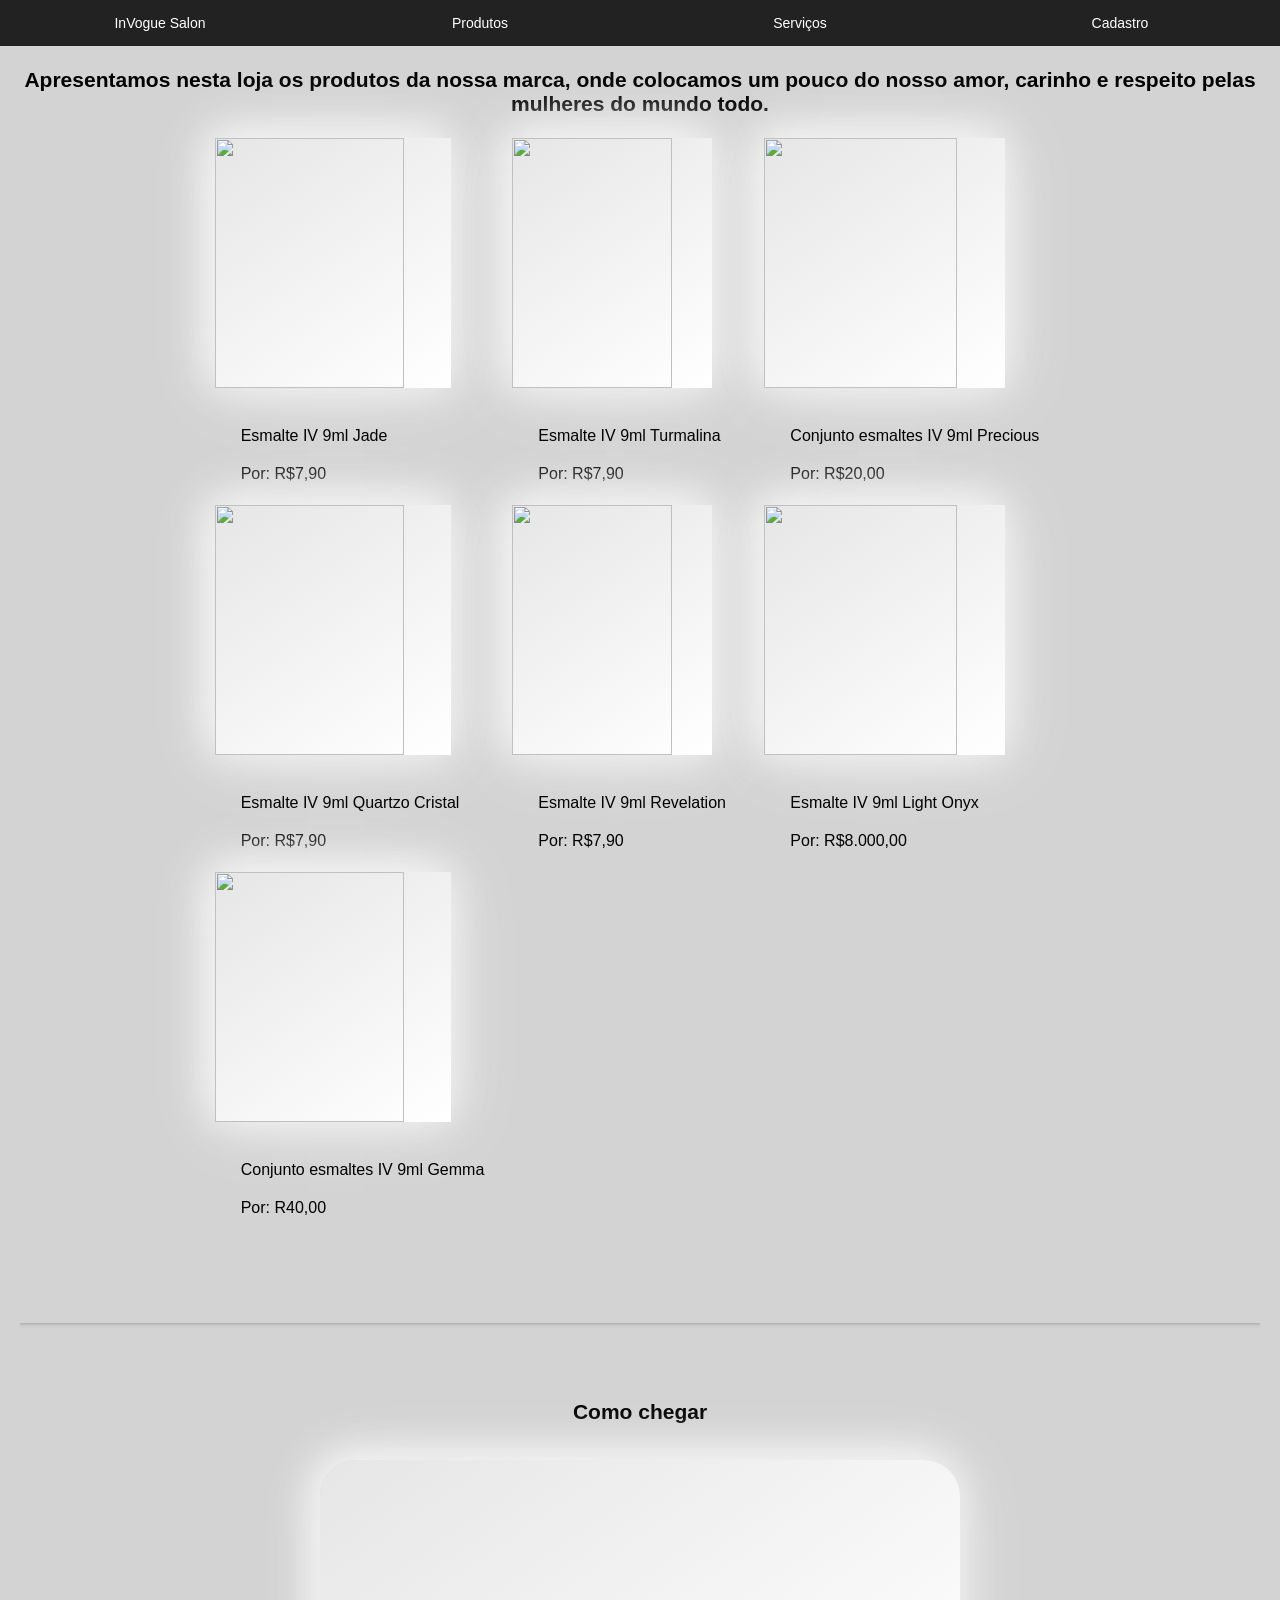
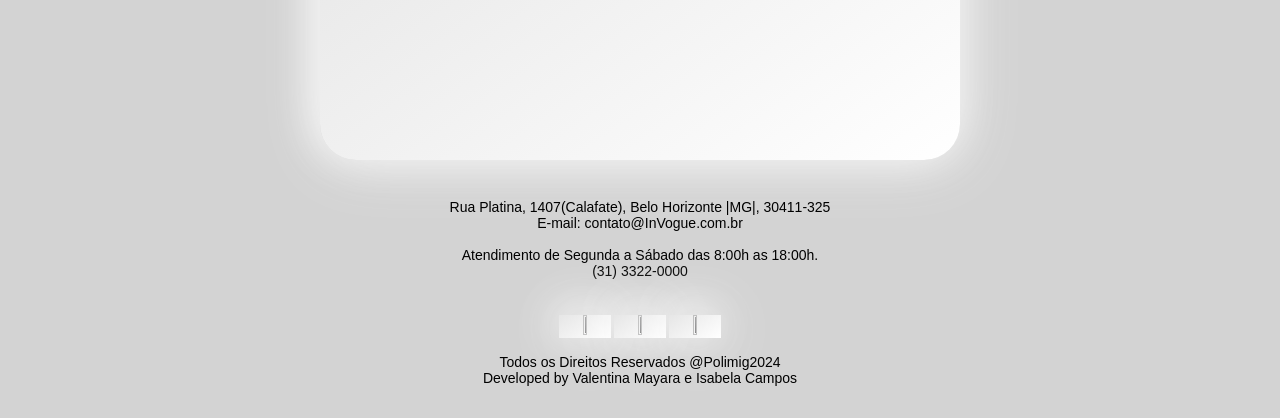
==== bebidas.html @ 06717856 "Add files via upload" ====
﻿<!DOCTYPE html> 
<html lang="pt-br">
<head>
<title>InVogue Salon</title>
<meta name="google-site-verification" content="all" /><!-- verifcação de serviço Google -->
<meta charset="UTF-8"/><!-- Codificação de Formatação -->
<meta name="author" content="Valentina e Isabela"/><!-- Autor do Site -->
<meta name="reply-to" content="isaval@gmail.com"/><!-- e-mail do Autor -->
<meta name="generator" content="Notepad++"/><!-- Programa em que o site foi programado -->
<meta name="description" content="Criação de um site Nail designer"/><!-- Descrição do site -->
<meta name="keywords" content="esmaltes,unhas,gel e nails designer"/><!-- Palavras-chave do site -->
<meta name="robots" content="all"/><!-- Gerenciar paginas para buscadores -->
<meta name="google" content="translate"/><!-- Tradução da página -->
<!-- largura e zoom -->
<meta name="viewport" content="width=device-width, initial-scale=1.0">  
<link rel="shortcut icon" href="logo.ico" type="image/x-icon"><!-- logo barra título -->
<link rel="stylesheet" href="estiloindex.css" /><!-- estilo das páginas html -->
</head>
<body>
<!-- Menu -->
<menu>
<input type="checkbox" id="bt_menu" />
<label for="bt_menu">&#9776;</label>
<nav class="menu">
<ul>    
<li><a href="index.html">InVogue Salon</a></li>
<li><a href="">Produtos</a>
<ul>
<li><a href="esmaltes.html">Esmaltes</a></li> 
<li><a href="Gels.html">Gels</a></li>
<li><a href="Kits.html">Kits</a></li> 
<li><a href="Canetahidratante.html">Caneta hidratante</a></li> 
<li><a href="lixa.html">Lixas</a></li> 
</ul>
</li>
<li><a href="">Serviços</a>
<ul>
<li><a href="alongamento.html">Alongamento</a></li>
<li><a href="maoepe.html">Mão e pé</a></li>

</ul>
</li>
<li><a href="cadastro.html">Cadastro</a></li>
</ul>	                                                                                                                                                                                                                                                                                                                                                                                                                     
</nav>
</menu>
<br />
<br />
<body>
<br />
<h2> <center> Apresentamos nesta loja os produtos da nossa marca, onde colocamos um pouco do nosso amor, carinho e respeito pelas mulheres do mundo todo. </center> </h2> 
<center>
<table>
<tr><!--1ª linha-->
<td>
<!--O elemento<figure>HTML representa conteudo autocontido, potencialmemte com uma legenda opicional, que é especificada usando<figcaption>-->
<figure>
<img class="img5" src="img/esmalte.png" height="250" width="250"/>
<figcaption><br />
<p> Esmalte IV 9ml Jade </p>
<p class="segundo"> Por: R$7,90</p> 
</figcaption>
</figure>
</td>
<td>
<figure>
<img class="img5" src="img/esmalte1.png" height="250" width="250"/>
<figcaption><br />
<p> Esmalte IV 9ml Turmalina</p>
<p class="segundo"> Por: R$7,90</p> 
</figcaption>
</figure></td>
<td>
<figure>
<img  class="img5" src="img/esmalte2.png" height="250" width="250"/>
<figcaption><br />
<p> Conjunto esmaltes IV 9ml Precious </p>
<p class="segundo"> Por: R$20,00</p> 
</figcaption>
</figure>
</td>
</tr>
<tr>
<td>
<figure>
<img class="img5" src="img/esmalte3.png"	height="250" width="250"/>
<figcaption><br />
<p> Esmalte IV 9ml Quartzo Cristal</p>
<p class="segundo"> Por: R$7,90</p> 
</figcaption>
</figure></td>
<td>
<figure>
<img class="img5" src="img/esmalte4.png" height="250" width="250"/>
<figcaption><br />
<p> Esmalte IV 9ml  Revelation</p>
<p class="segundo"> Por: R$7,90</p> 
</figcaption>
</figure></td>
<td>
<figure>
<img  class="img5" src="img/esmalte5.png" height="250" width="250"/>
<figcaption><br />
<p> Esmalte IV 9ml Light Onyx </p>
<p class="segundo"> Por: R$8.000,00</p> 
</figcaption>
</figure></td>
</tr>
<tr>
<td>
<figure>
<img class="img5"  src="img/esmalte6.png" height="250" width="250"/>
<figcaption><br />
<p> Conjunto esmaltes IV 9ml Gemma</p>
<p class="segundo"> Por: R40,00</p> 
</figcaption>
</figure></td>
</tr>
</table>
</center>

<br></br>
<footer id="rodape">
<center>
<hr />
<!--Menu Como chegar-->
<br></br>
<h2><b><center>Como chegar</center></b></h2>
<br />
<iframe src="https://www.google.com/maps/embed?pb=!1m18!1m12!1m3!1d3751.008565405886!2d-43.972563024987224!3d-19.9240438814631!2m3!1f0!2f0!3f0!3m2!1i1024!2i768!4f13.1!3m3!1m2!1s0xa69717285af0b9%3A0x87fa6e43164dc565!2sPolimig%20-%20Calafate!5e0!3m2!1spt-BR!2sbr!4v1715257423328!5m2!1spt-BR!2sbr" width="600" height="450" style="border:0;" allowfullscreen="" loading="lazy" referrerpolicy="no-referrer-when-downgrade"> width="70%" height="300" style="border:0;" allowfullscreen="" loading="lazy"></iframe>
<br />
<br />
<p><center>Rua Platina, 1407(Calafate), Belo Horizonte |MG|, 30411-325
<br />
E-mail: contato@InVogue.com.br<br /><br />
Atendimento de Segunda a Sábado das 8:00h as 18:00h.<br />
(31) 3322-0000</p><br />
<a href="https://www.facebook.com/"  target="_blank">
<img class="redes" src="Img/facebook.png" hspace="5" width="50px",height="50px"/></a>	
<a href="https://api.whatsapp.com/send?l=pt&amp;phone=5531999999999&text=&source=&data=">
<img class="redes" src="Img/wpp.png" hspace="5" width="50px",height="50px"/></a>	
<a href="https://www.instagram.com/"  target="_blank">
<img class="redes" src="img/insta.png" hspace="5" width="50px",height="50px"/></a>
<br /><br />							
Todos os Direitos Reservados @Polimig2024<br />
Developed by Valentina Mayara e Isabela Campos<br />
<br /><br>
</center>								
</footer>
</body>
</html>
---- estiloindex.css ----
/*Estilizando a fonte do texto e a página*/
body
{
width:100%;
height:100%;
font-family:arial;
font-size:14px;	
background-color:#D3D3D3;/*Tom de cinza*/
scrol-behavior:smooth;
/*smooth
A caixa de scroll rola de forma suave usando uma função de temporização definida pelo usuário em um período de tempo.*/
}

/*Resetando os valores de espaçamento*/
*{margin: 0;
padding: 0;}

/*Estilizando os títulos*/
h1, h2, h3, h4, h5, h6
{margin:20px;}

/*Estilizando o hr*/
hr
{margin:20px;
height: 5px;
border: 0;
box-shadow: 0 5px 5px -5px #8c8c8c inset;}


/*Estilizando os parágrafos*/
p
{font-family:arial;
font-size:16px;
margin:20px;
text-align:justify;
padding-left:6px;
padding-right:6px;
color:#000000;}
p.p1{ font-family:arial;
   font-size:16px;
   color:black;
   text-align:justify;
   margin-left:10px;}

 ul,li.alinhamento{list-style: none;
			display: flex;
justify-content: space-around;}
li.maope{margin-left:2%;}

figcaption.nome{
	font-size:13px;
float: left;
margin-left:-73%;
margin-top:-10%;
}
figcaption.nome1{
	font-size:13px;
float: right;
margin-right:-65%;
margin-top:-10%;
}

/*Banner*/
.banner/*Responsivo*/
{width:100%;
height:600px;
margin-top:1%;}

/*Estilizando os formulários*/
form, fieldset
{font-family:arial;
padding-left:15px;
font-size:16px;
margin:auto;
text-align:justify;
margin-left:15px;
margin-right:0px;
margin-bottom:5px;
color:#000000;}

/*Estilizando a caixa de texto*/
textarea
{font-family:arial;
font-size:16px;
margin:auto;
text-align:justify;
margin-left:0px;
margin-right:0px;
margin-bottom:5px;
color:#000000;}

/*Imagens*/
img
{width:30%;
max-height:40%;
background: linear-gradient(145deg, #e6e6e6, #ffffff);
box-shadow:  2px 2px 60px #ededed,
-5px -5px 40px #ffffff;}
img.img2{width:10%;
max-height:20%;
box-shadow:  2px 2px 60px #ededed,
-5px -5px 40px #ffffff;}
img.imagemlogo{width:40%;
height:50%;
float: left;
margin-top:0%;
}
img.img5{width:80%}
img.img6{float: left;
width:15%;
height:10%;}
img.img7{float:left;}
img.img8{float:right;}
img.img9{float:center;}


/*Google Maps*/
iframe
{width:50%;
height:300px;
border-radius: 36px;
background: linear-gradient(145deg, #e6e6e6, #ffffff);
box-shadow:  2px 2px 60px #ededed,
-5px -5px 40px #ffffff;}

/*Tamanho dos ícones de redes sociais*/
.redes
{width:4%;
height:6%;}


/*Rodapé*/
footer{
color: #0000000;
padding-top: 2rem;
}

/*MENU*/
/*Estilizando a nav da classe menu, com resolução acima de 800 px*/
.menu {
width:100%;
height: 25px;
background-color: #FFC0CB;
font-family: Arial;
margin-top:0%;
position:fixed;}

/*Estilizando as listas*/
.menu ul {
width:100%;
list-style: none;
position: relative;}

/*Estilizando a largura de cada item da lista principal do menu*/
.menu ul li {
text-align: center;
width: 25%;
float: left;}

/*Fazendo com que ao clicar no submenu ele não feche sozinho*/
.menu li:hover ul, .menu li.over ul{
display:block;}

/*Links do menu e submenu*/
.menu a {
padding: 15px;
display: block;
text-decoration: none;
text-align: center;
background-color: #222;
color: #fff;}

/*Inicialmente o submenu deve ficar escondido*/
.menu ul ul {
position: absolute;
visibility: hidden;}

/*Ao clicar com o mouse*/
.menu ul li:hover ul {
visibility: visible;}

/*Ao clicar com o mouse*/
.menu a:hover {
background-color: #f4f4f4;
color: #555;}

.menu ul ul li {
float: none;
border-bottom: solid 1px #ccc;}

/*Cor do submenu*/
.menu ul ul li a {
background-color: #FF1493;}

/*Criando o label*/
label[for="bt_menu"]{
padding:20px;
padding-top:2px;
background-color:#222;
color:#fff;
font-family:Arial;
text-align:center;
font-size:30px;
cursor:pointer;
height:20px;}

#bt_menu{
display:none;}

label[for="bt_menu"]{
display:none;}

/*Deixando o Menu Responsivo - Menu com resolução abaixo de 800 px*/
@media(max-width: 800px){
label[for="bt_menu"] {
display: block;}

#bt_menu:checked ~ .menu{
margin-left:0;}

.menu{
margin-top: 5px;
margin-left:100%;
background-color: #222;}

.menu a {
padding:1%;
margin:0;
text-decoration: none;
text-align: center;
background-color: #222;
color: #fff;}

.menu ul li {
width: 100%;
float: none;}

.menu ul ul {
position: static;
overflow: hidden;
max-height: 0;}

.menu ul li:hover ul {
height: auto;
max-height: 200px;}

/*Fazendo com que ao clicar no submenu ele não feche sozinho*/
.menu li:hover ul, .menu li.over ul{
display:block;}

/*Tamanho dos ícones de redes sociais*/
.redes/*Responsivo*/
{width:7%;
height:9%;}

/*Google Maps*/
iframe/*Responsivo*/
{width:80%;
height:300px;
border-radius: 36px;
background: linear-gradient(145deg, #e6e6e6, #ffffff);
box-shadow:  2px 2px 60px #ededed,
-5px -5px 40px #ffffff;}

/*Imagens*/
img/*Responsivo*/
{width:32%;
max-height:40%;
border-radius: 26px;
background: linear-gradient(145deg, #e6e6e6, #ffffff);
box-shadow:  2px 2px 60px #ededed,
-5px -5px 40px #ffffff;}
}
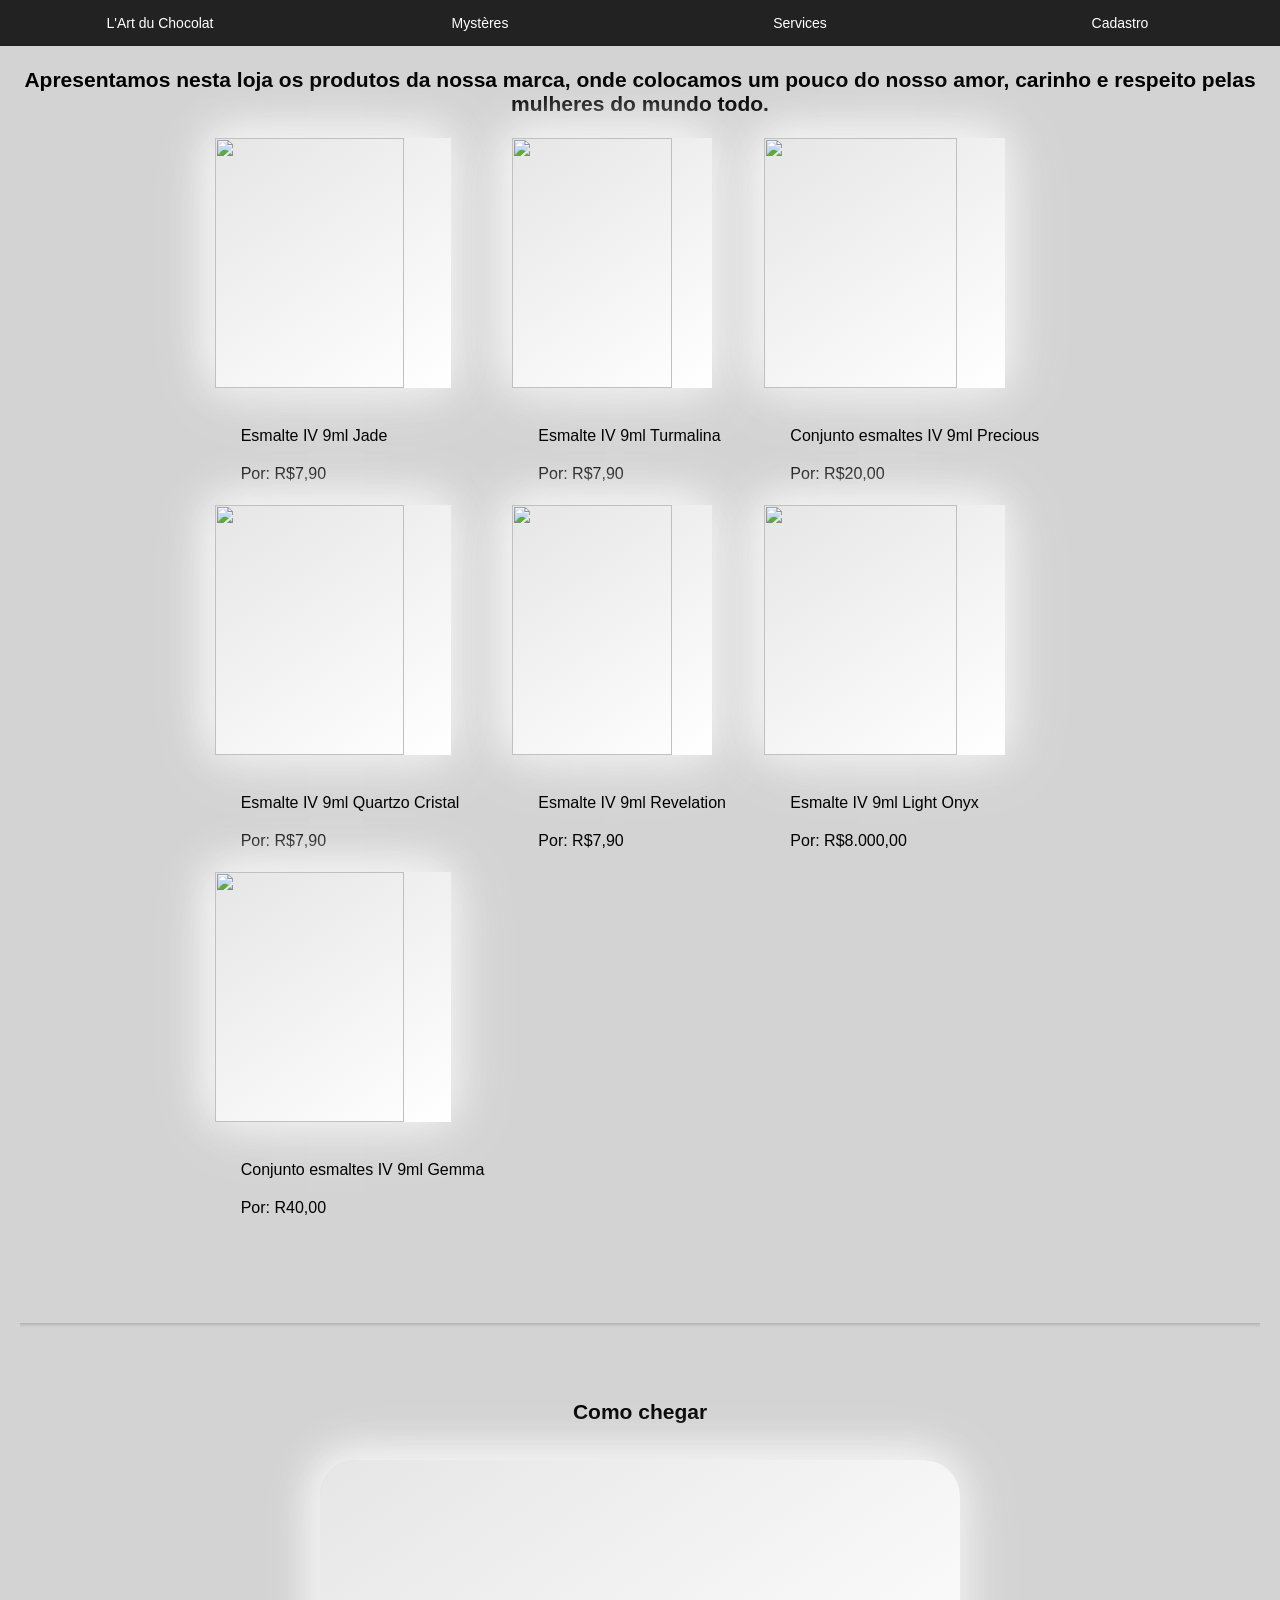
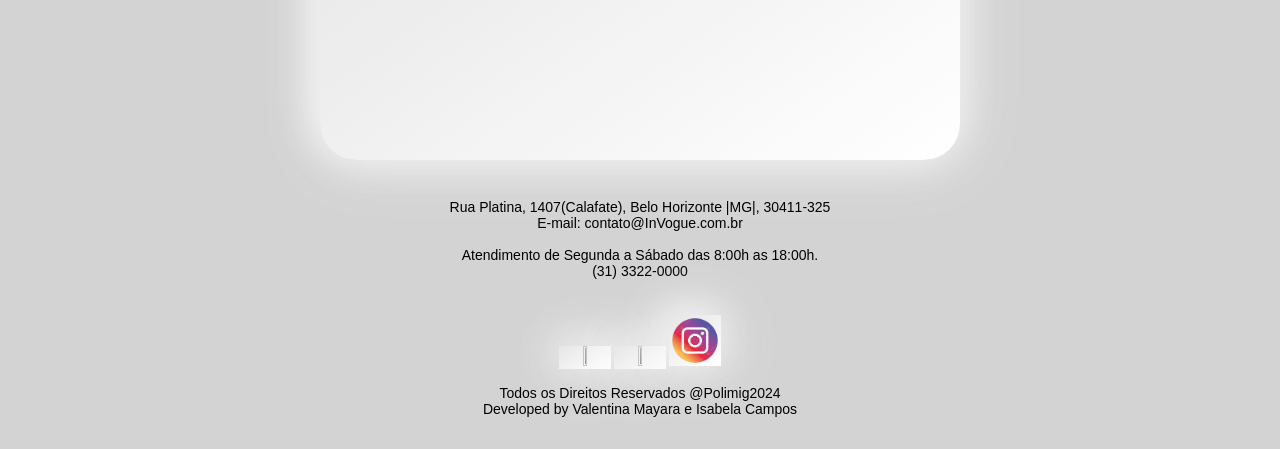
==== commit 0d228af3: "atualizacao" ====
--- a/bebidas.html
+++ b/bebidas.html
@@ -1,7 +1,7 @@
 ﻿<!DOCTYPE html> 
 <html lang="pt-br">
 <head>
-<title>InVogue Salon</title>
+<title>L'Art du Chocolat</title>
 <meta name="google-site-verification" content="all" /><!-- verifcação de serviço Google -->
 <meta charset="UTF-8"/><!-- Codificação de Formatação -->
 <meta name="author" content="Valentina e Isabela"/><!-- Autor do Site -->
@@ -23,25 +23,23 @@
 <label for="bt_menu">&#9776;</label>
 <nav class="menu">
 <ul>    
-<li><a href="index.html">InVogue Salon</a></li>
-<li><a href="">Produtos</a>
+<li><a href="index.html">L'Art du Chocolat</a></li>
+<li><a href="">Mystères</a>
 <ul>
-<li><a href="esmaltes.html">Esmaltes</a></li> 
-<li><a href="Gels.html">Gels</a></li>
-<li><a href="Kits.html">Kits</a></li> 
-<li><a href="Canetahidratante.html">Caneta hidratante</a></li> 
-<li><a href="lixa.html">Lixas</a></li> 
+<li><a href="barra.html">Barra de Chocolate Artesanal</a></li> 
+<li><a href="trufa.html">Trufa Gourmet</a></li>
+<li><a href="bebidas.html">Bebidas</a></li> 
+<li><a href="kits.html">Kits</a></li> 
 </ul>
 </li>
-<li><a href="">Serviços</a>
+<li><a href="">Services </a>
 <ul>
-<li><a href="alongamento.html">Alongamento</a></li>
-<li><a href="maoepe.html">Mão e pé</a></li>
-
+<li><a href="retirada.html">Retirada na loja </a></li>
+<li><a href="fastfood.html">Fast Food</a></li>
 </ul>
 </li>
 <li><a href="cadastro.html">Cadastro</a></li>
-</ul>	                                                                                                                                                                                                                                                                                                                                                                                                                     
+</ul>                                                                    
 </nav>
 </menu>
 <br />
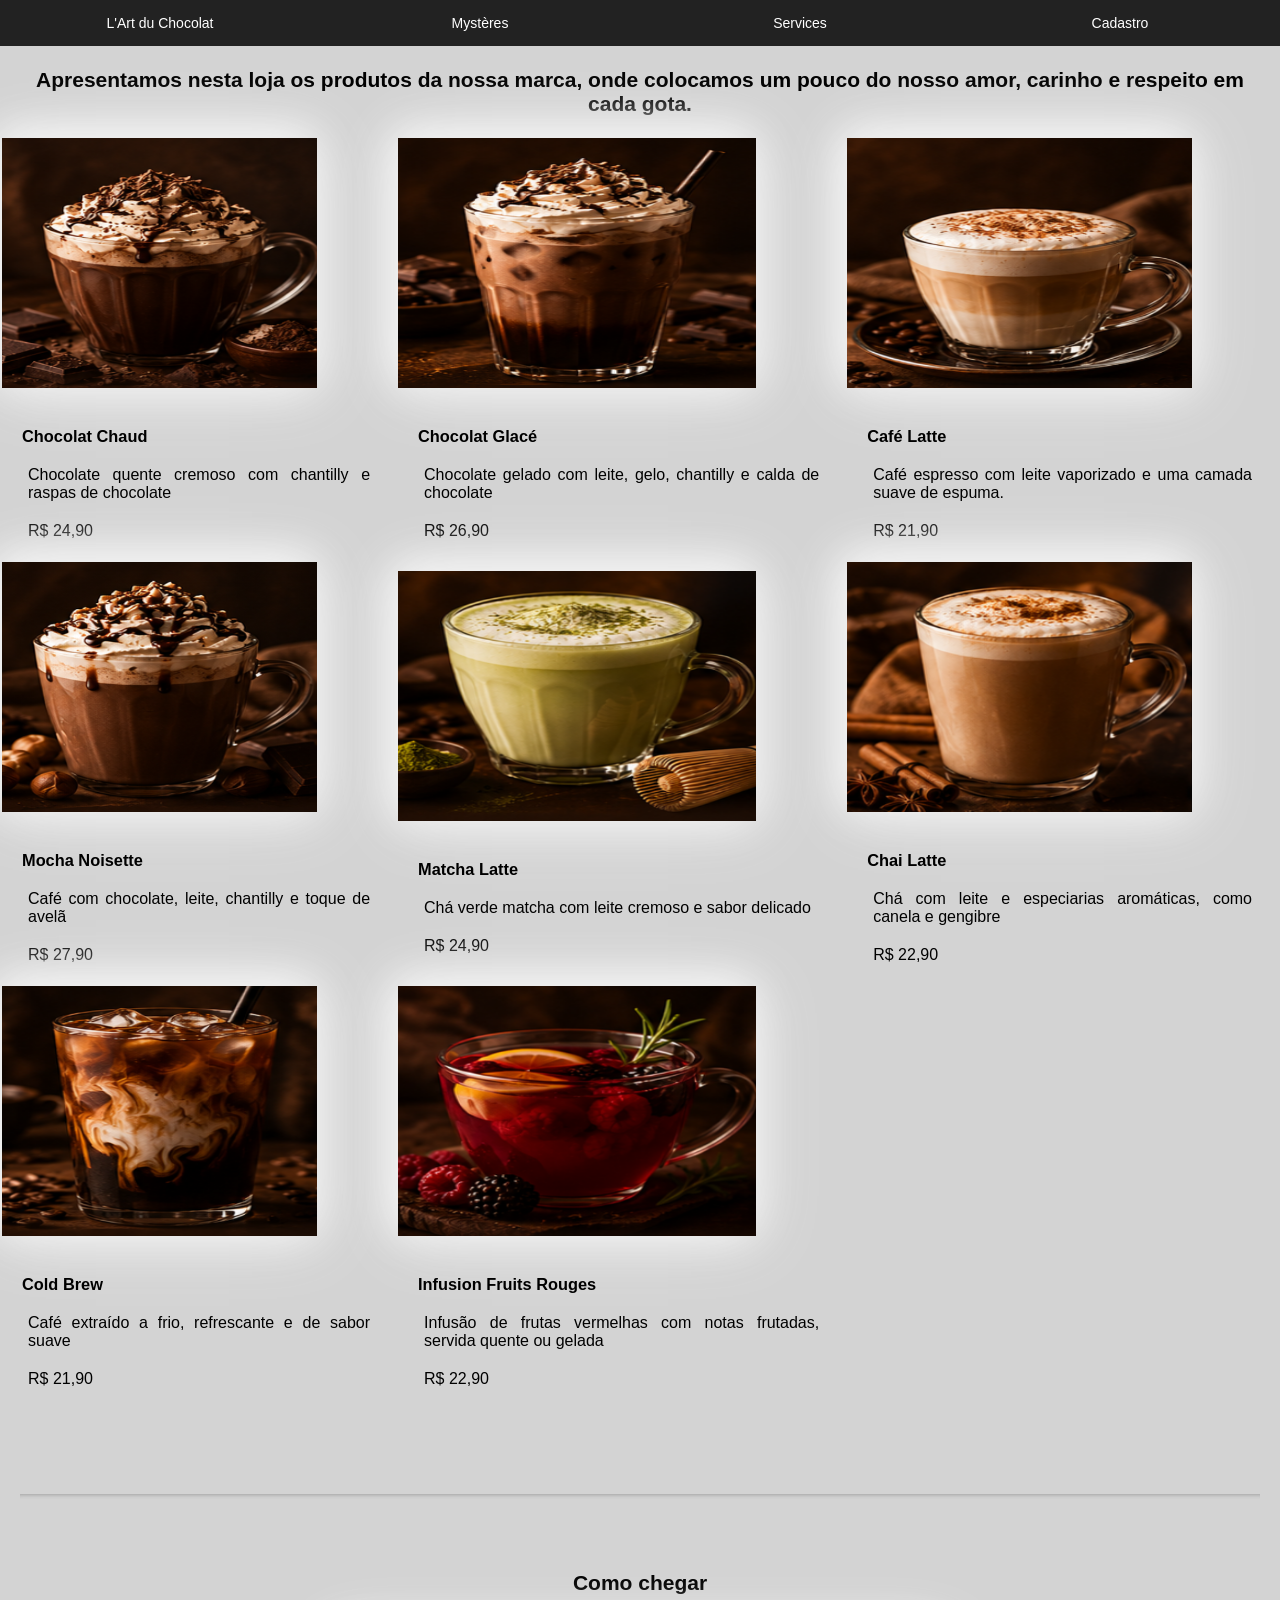
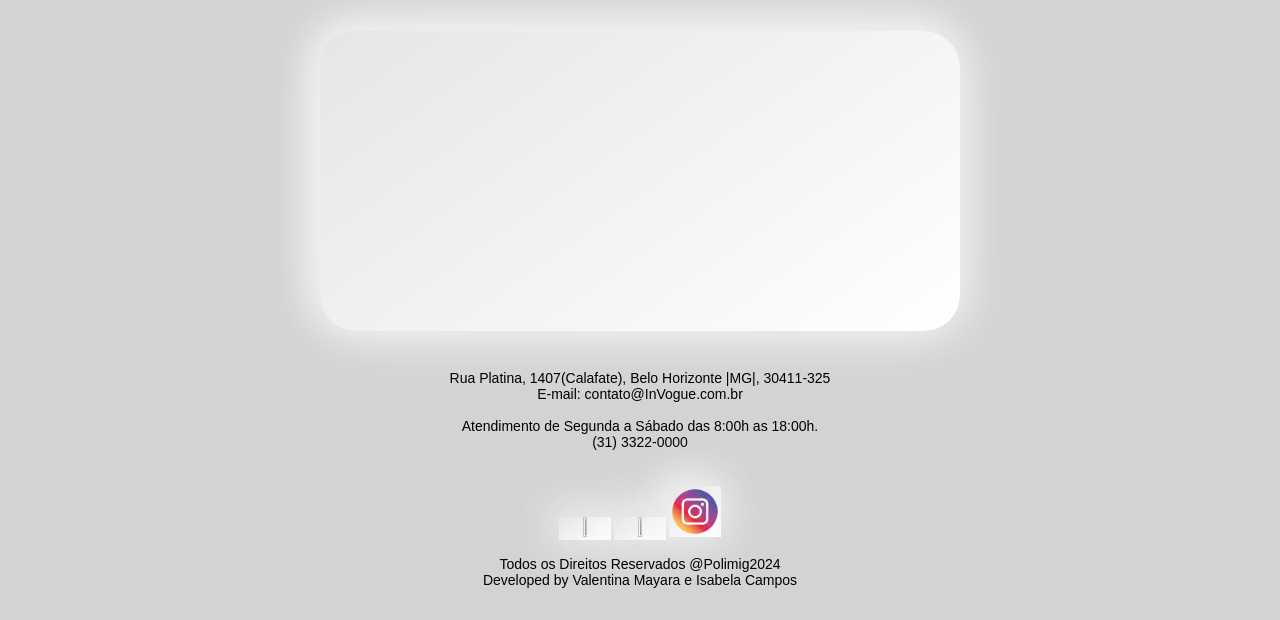
==== commit 0553634e: "implementação de imagens" ====
--- a/bebidas.html
+++ b/bebidas.html
@@ -1,7 +1,7 @@
 ﻿<!DOCTYPE html> 
 <html lang="pt-br">
 <head>
-<title>L'Art du Chocolat</title>
+<title>InVogue Salon</title>
 <meta name="google-site-verification" content="all" /><!-- verifcação de serviço Google -->
 <meta charset="UTF-8"/><!-- Codificação de Formatação -->
 <meta name="author" content="Valentina e Isabela"/><!-- Autor do Site -->
@@ -46,34 +46,37 @@
 <br />
 <body>
 <br />
-<h2> <center> Apresentamos nesta loja os produtos da nossa marca, onde colocamos um pouco do nosso amor, carinho e respeito pelas mulheres do mundo todo. </center> </h2> 
+<h2> <center> Apresentamos nesta loja os produtos da nossa marca, onde colocamos um pouco do nosso amor, carinho e respeito em cada gota. </center> </h2> 
 <center>
 <table>
 <tr><!--1ª linha-->
 <td>
 <!--O elemento<figure>HTML representa conteudo autocontido, potencialmemte com uma legenda opicional, que é especificada usando<figcaption>-->
 <figure>
-<img class="img5" src="img/esmalte.png" height="250" width="250"/>
+<img class="img5" src="img/bebidas.png" height="250" width="250"/>
 <figcaption><br />
-<p> Esmalte IV 9ml Jade </p>
-<p class="segundo"> Por: R$7,90</p> 
+<h3> Chocolat Chaud </h3>
+<p> Chocolate quente cremoso com chantilly e raspas de chocolate</p>
+<p class="segundo"> R$ 24,90 </p>  
 </figcaption>
 </figure>
 </td>
 <td>
 <figure>
-<img class="img5" src="img/esmalte1.png" height="250" width="250"/>
+<img class="img5" src="img/bebidas1.png" height="250" width="250"/>
 <figcaption><br />
-<p> Esmalte IV 9ml Turmalina</p>
-<p class="segundo"> Por: R$7,90</p> 
+<h3> Chocolat Glacé </h3>
+<p> Chocolate gelado com leite, gelo, chantilly e calda de chocolate</p>
+<p class="segundo"> R$ 26,90 </p>  
 </figcaption>
 </figure></td>
 <td>
 <figure>
-<img  class="img5" src="img/esmalte2.png" height="250" width="250"/>
+<img  class="img5" src="img/bebidas2.png" height="250" width="250"/>
 <figcaption><br />
-<p> Conjunto esmaltes IV 9ml Precious </p>
-<p class="segundo"> Por: R$20,00</p> 
+<h3> Café Latte </h3>
+<p> Café espresso com leite vaporizado e uma camada suave de espuma.</p>
+<p class="segundo"> R$ 21,90</p>  
 </figcaption>
 </figure>
 </td>
@@ -81,36 +84,49 @@
 <tr>
 <td>
 <figure>
-<img class="img5" src="img/esmalte3.png"	height="250" width="250"/>
+<img class="img5" src="img/bebidas3.png"	height="250" width="250"/>
 <figcaption><br />
-<p> Esmalte IV 9ml Quartzo Cristal</p>
-<p class="segundo"> Por: R$7,90</p> 
+<h3> Mocha Noisette </h3>
+<p> Café com chocolate, leite, chantilly e toque de avelã</p>
+<p class="segundo"> R$ 27,90</p> 
 </figcaption>
 </figure></td>
 <td>
 <figure>
-<img class="img5" src="img/esmalte4.png" height="250" width="250"/>
+<img class="img5" src="img/bebidas4.png" height="250" width="250"/>
 <figcaption><br />
-<p> Esmalte IV 9ml  Revelation</p>
-<p class="segundo"> Por: R$7,90</p> 
+<h3> Matcha Latte </h3>
+<p> Chá verde matcha com leite cremoso e sabor delicado</p>
+<p class="segundo"> R$ 24,90 </p>  
 </figcaption>
 </figure></td>
 <td>
 <figure>
-<img  class="img5" src="img/esmalte5.png" height="250" width="250"/>
+<img  class="img5" src="img/bebidas5.png" height="250" width="250"/>
 <figcaption><br />
-<p> Esmalte IV 9ml Light Onyx </p>
-<p class="segundo"> Por: R$8.000,00</p> 
+<h3> Chai Latte </h3>
+<p> Chá com leite e especiarias aromáticas, como canela e gengibre</p>
+<p class="segundo"> R$ 22,90 </p> 
 </figcaption>
 </figure></td>
 </tr>
 <tr>
 <td>
 <figure>
-<img class="img5"  src="img/esmalte6.png" height="250" width="250"/>
+<img class="img5"  src="img/bebidas6.png" height="250" width="250"/>
 <figcaption><br />
-<p> Conjunto esmaltes IV 9ml Gemma</p>
-<p class="segundo"> Por: R40,00</p> 
+<h3> Cold Brew </h3>
+<p> Café extraído a frio, refrescante e de sabor suave</p>
+<p class="segundo"> R$ 21,90 </p> 
+</figcaption>
+</figure></td>
+<td>
+<figure>
+<img class="img5"  src="img/bebidas7.png" height="250" width="250"/>
+<figcaption><br />
+<h3>Infusion Fruits Rouges </h3>
+<p> Infusão de frutas vermelhas com notas frutadas, servida quente ou gelada</p>
+<p class="segundo"> R$ 22,90 </p> 
 </figcaption>
 </figure></td>
 </tr>
